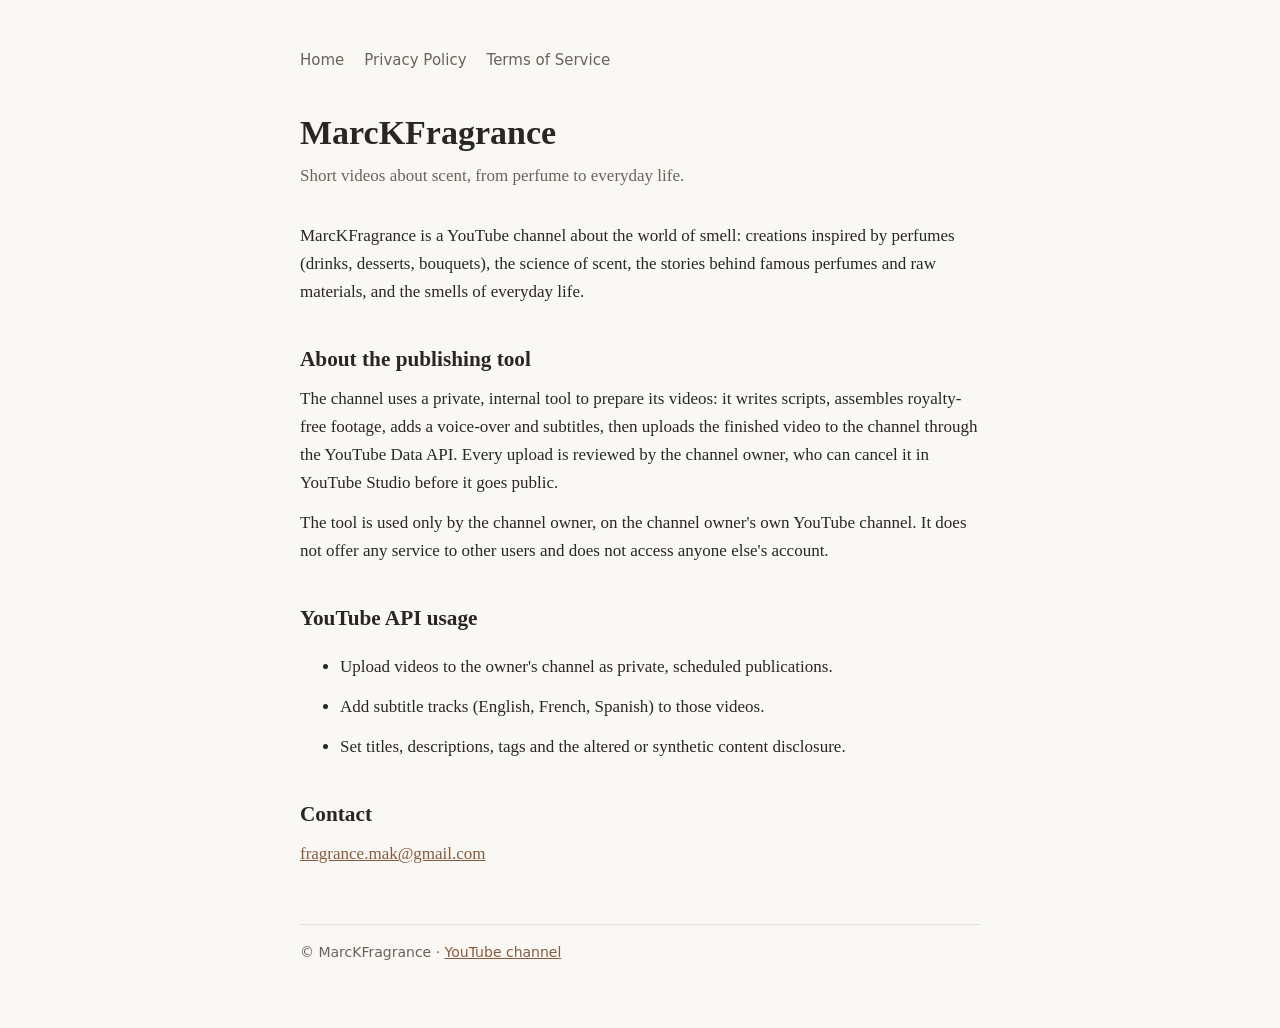
==== index.html @ 9bd8a6b1 "feat: site de MarcKFragrance (accueil, confidentialité, conditions)" ====
<!doctype html>
<html lang="en">
<head>
  <meta charset="utf-8">
  <meta name="viewport" content="width=device-width, initial-scale=1">
  <title>MarcKFragrance</title>
  <meta name="description" content="MarcKFragrance: short videos about scent, from perfume to everyday life.">
  <link rel="stylesheet" href="style.css">
</head>
<body>
<main>
  <nav><a href="index.html">Home</a><a href="privacy.html">Privacy Policy</a><a href="terms.html">Terms of Service</a></nav>

  <h1>MarcKFragrance</h1>
  <p class="sous-titre">Short videos about scent, from perfume to everyday life.</p>

  <p>
    MarcKFragrance is a YouTube channel about the world of smell: creations inspired by
    perfumes (drinks, desserts, bouquets), the science of scent, the stories behind famous
    perfumes and raw materials, and the smells of everyday life.
  </p>

  <h2>About the publishing tool</h2>
  <p>
    The channel uses a private, internal tool to prepare its videos: it writes scripts,
    assembles royalty-free footage, adds a voice-over and subtitles, then uploads the finished
    video to the channel through the YouTube Data API. Every upload is reviewed by the channel
    owner, who can cancel it in YouTube Studio before it goes public.
  </p>
  <p>
    The tool is used only by the channel owner, on the channel owner's own YouTube channel. It
    does not offer any service to other users and does not access anyone else's account.
  </p>

  <h2>YouTube API usage</h2>
  <ul>
    <li>Upload videos to the owner's channel as private, scheduled publications.</li>
    <li>Add subtitle tracks (English, French, Spanish) to those videos.</li>
    <li>Set titles, descriptions, tags and the altered or synthetic content disclosure.</li>
  </ul>

  <h2>Contact</h2>
  <p><a href="mailto:fragrance.mak@gmail.com">fragrance.mak@gmail.com</a></p>

  <footer>© MarcKFragrance · <a href="https://www.youtube.com/channel/UCxR3DLhCbx7sfjlT2gm3NpA">YouTube channel</a></footer>
</main>
</body>
</html>
---- style.css ----
:root {
  --fond: #faf8f5;
  --texte: #2b2622;
  --discret: #6b625a;
  --accent: #8a5a3c;
  --bord: #e6dfd6;
}
@media (prefers-color-scheme: dark) {
  :root {
    --fond: #1c1a18;
    --texte: #ece6df;
    --discret: #a89d92;
    --accent: #d4a27f;
    --bord: #3a3531;
  }
}
* { box-sizing: border-box; }
body {
  margin: 0;
  background: var(--fond);
  color: var(--texte);
  font: 17px/1.65 Georgia, "Times New Roman", serif;
}
main { max-width: 720px; margin: 0 auto; padding: 48px 20px 64px; }
nav { display: flex; gap: 20px; flex-wrap: wrap; margin-bottom: 40px; font-family: system-ui, sans-serif; font-size: 15px; }
nav a { color: var(--discret); text-decoration: none; }
nav a:hover { color: var(--accent); }
h1 { font-size: 2em; line-height: 1.2; margin: 0 0 8px; }
h2 { font-size: 1.25em; margin: 36px 0 8px; }
p, li { margin: 0 0 12px; }
a { color: var(--accent); }
.sous-titre { color: var(--discret); margin-bottom: 32px; }
footer { margin-top: 56px; padding-top: 16px; border-top: 1px solid var(--bord); color: var(--discret); font-size: 14px; font-family: system-ui, sans-serif; }
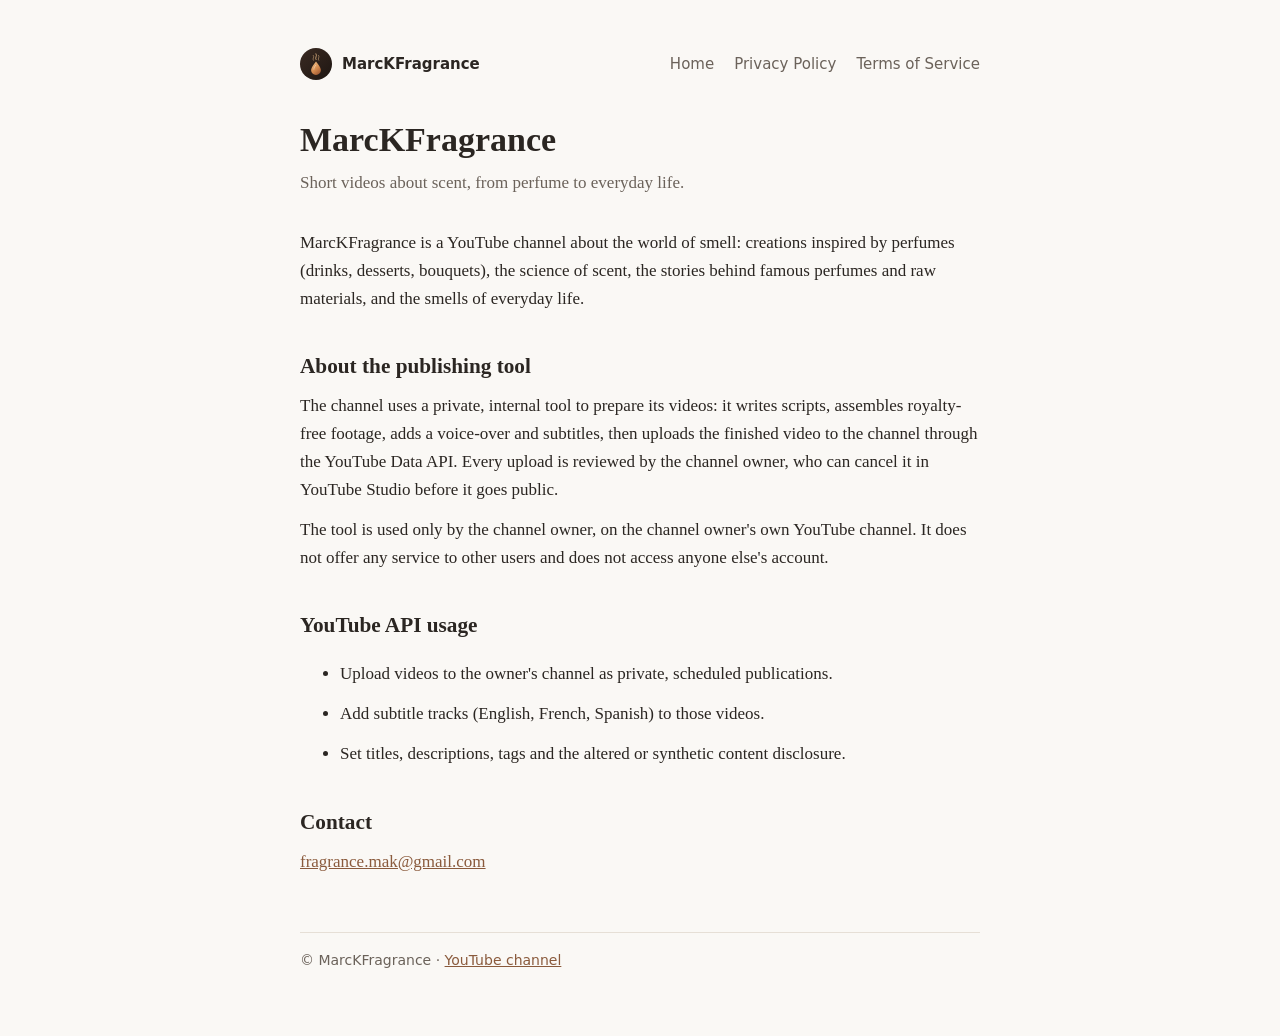
==== commit ec118362: "feat: logo et favicon" ====
--- a/index.html
+++ b/index.html
@@ -5,11 +5,13 @@
   <meta name="viewport" content="width=device-width, initial-scale=1">
   <title>MarcKFragrance</title>
   <meta name="description" content="MarcKFragrance: short videos about scent, from perfume to everyday life.">
+  <link rel="icon" type="image/svg+xml" href="logo.svg">
+  <link rel="icon" type="image/png" sizes="32x32" href="favicon-32.png">
   <link rel="stylesheet" href="style.css">
 </head>
 <body>
 <main>
-  <nav><a href="index.html">Home</a><a href="privacy.html">Privacy Policy</a><a href="terms.html">Terms of Service</a></nav>
+  <nav><a class="marque" href="index.html"><img src="logo.svg" alt="" width="32" height="32">MarcKFragrance</a><a href="index.html">Home</a><a href="privacy.html">Privacy Policy</a><a href="terms.html">Terms of Service</a></nav>
 
   <h1>MarcKFragrance</h1>
   <p class="sous-titre">Short videos about scent, from perfume to everyday life.</p>
--- a/style.css
+++ b/style.css
@@ -23,7 +23,9 @@
 }
 main { max-width: 720px; margin: 0 auto; padding: 48px 20px 64px; }
 nav { display: flex; gap: 20px; flex-wrap: wrap; margin-bottom: 40px; font-family: system-ui, sans-serif; font-size: 15px; }
+nav { align-items: center; }
 nav a { color: var(--discret); text-decoration: none; }
+nav a.marque { display: inline-flex; align-items: center; gap: 10px; color: var(--texte); font-weight: 600; margin-right: auto; }
 nav a:hover { color: var(--accent); }
 h1 { font-size: 2em; line-height: 1.2; margin: 0 0 8px; }
 h2 { font-size: 1.25em; margin: 36px 0 8px; }
